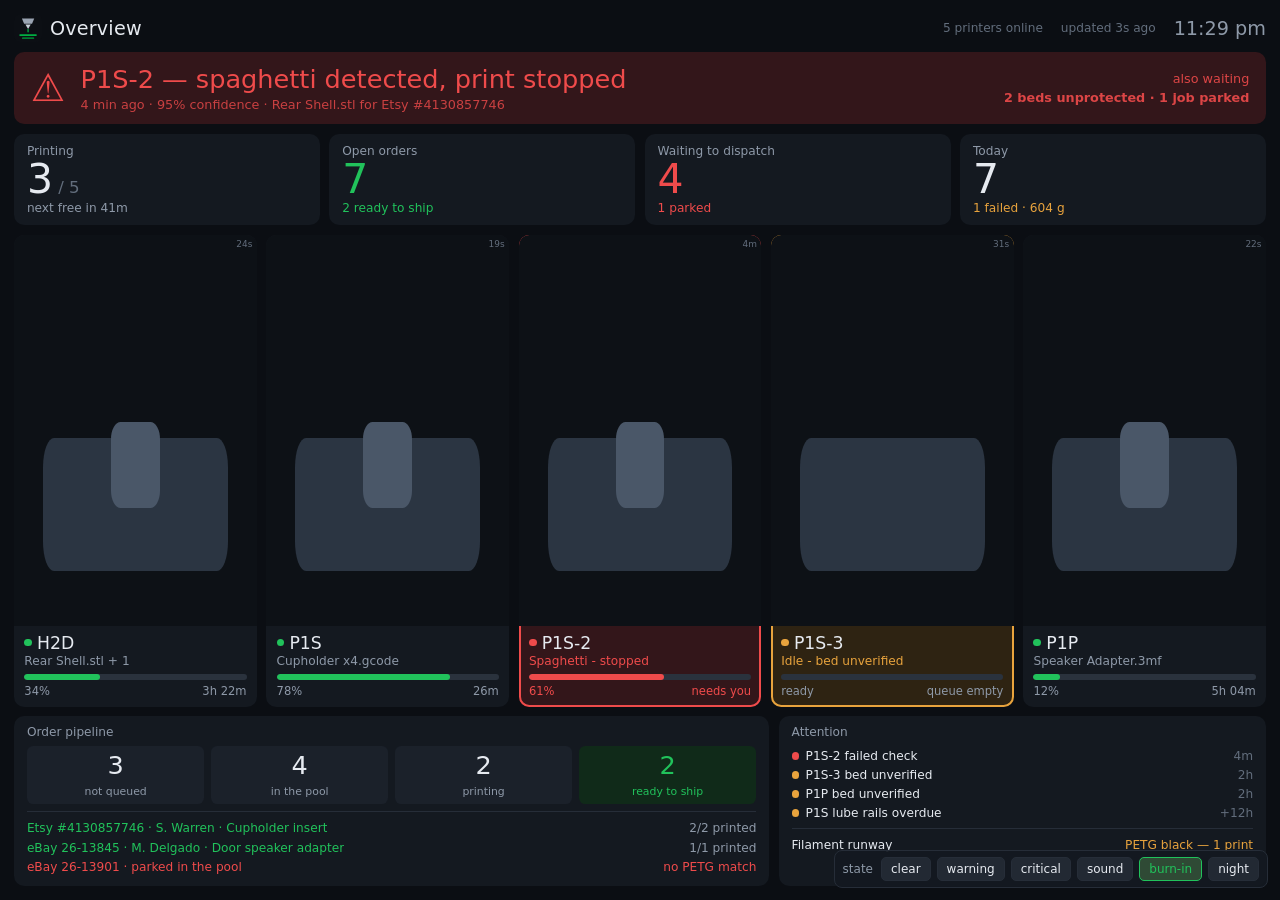
==== docs/overview-mockup.html @ eda51ea3 "Per-printer-type bed crops, mid-print reference guard, and the four classes two earlier commits forg" ====
<!DOCTYPE html>
<html lang="en" data-state="critical">
<head>
<meta charset="utf-8">
<meta name="viewport" content="width=device-width, initial-scale=1">
<title>Overview - wall display mockup</title>
<!--
  Standalone mockup of the proposed Overview page. Static fake data, no server.

  Open it fullscreen (F11) on the actual monitor before I build the real thing - the whole point of this
  page is that it's readable from across the room, and that is not a judgement you can make in a browser
  window on a laptop. Everything here scales off viewport width, so it will size itself to your screen.

  Demo-only controls (bottom right, fade out after a few seconds - move the mouse to bring them back):
    * State      - switch between all clear / warning / critical, to see how loud the screen gets
    * Sound      - chime when something enters a failed state
    * Burn-in    - the slow pixel shift, sped up ~100x so you can actually see it working
    * Night      - the overnight dim

  The real page will carry none of those controls. It is a display; anything clickable is state that can be
  left in the wrong position by someone leaning on the desk.
-->
<style>
  :root {
    --bg:        #0b0e13;
    --surface:   #141920;
    --surface-2: #1b212a;
    --line:      #262d38;
    --text:      #e6eaf0;
    --muted:     #8e99a8;
    --dim:       #626d7c;
    --ok:        #21c25b;
    --ok-bg:     #102a19;
    --warn:      #e8a33d;
    --warn-bg:   #2e2312;
    --bad:       #ef4b4b;
    --bad-bg:    #33161a;

    /* One knob for the whole page. Everything below is a multiple of it, so making the dashboard readable
       from further away is a single number, not forty. */
    --u: 1vw;
  }

  * { box-sizing: border-box; margin: 0; padding: 0; }

  html, body {
    height: 100%;
    background: var(--bg);
    color: var(--text);
    font-family: "Segoe UI", Roboto, system-ui, sans-serif;
    overflow: hidden;
    -webkit-font-smoothing: antialiased;
  }

  /* Burn-in protection. The entire page is nudged around a few pixels on a slow cycle so no static edge -
     tile borders, the clock, a progress bar that sits at 0% for hours - ever lives on one pixel long enough
     to ghost. Transform rather than margins: it moves on the compositor and costs nothing, and it can't
     reflow the layout underneath it. */
  #shift {
    height: 100%;
    padding: calc(var(--u) * 1.1);
    display: flex;
    flex-direction: column;
    gap: calc(var(--u) * 0.75);
    transition: transform 4s linear, opacity 2s linear;
  }

  /* Overnight dim. Not display:none - the farm still runs at 3am and you should be able to see a red banner
     from the doorway. Just quiet enough not to light the room. */
  body.night #shift { opacity: 0.32; }

  /* --- top bar --- */
  .bar { display: flex; align-items: center; justify-content: space-between; }
  .brand { display: flex; align-items: center; gap: calc(var(--u) * 0.6); }
  .mark { width: calc(var(--u) * 2.2); height: calc(var(--u) * 2.2); border-radius: calc(var(--u) * 0.5); }
  .brand h1 { font-size: calc(var(--u) * 1.5); font-weight: 500; letter-spacing: 0.01em; }
  .bar-meta { display: flex; align-items: center; gap: calc(var(--u) * 1.4); font-size: calc(var(--u) * 0.95); color: var(--dim); }
  .clock { font-size: calc(var(--u) * 1.5); font-weight: 500; color: var(--muted); font-variant-numeric: tabular-nums; }

  /* --- alert banner --- */
  .alert {
    display: none;
    align-items: center;
    gap: calc(var(--u) * 1.2);
    border-radius: calc(var(--u) * 0.8);
    padding: calc(var(--u) * 1) calc(var(--u) * 1.3);
  }
  html[data-state="critical"] .alert.crit,
  html[data-state="warning"]  .alert.warn { display: flex; }

  .alert.crit { background: var(--bad-bg);  color: var(--bad); }
  .alert.warn { background: var(--warn-bg); color: var(--warn); }
  .alert .glyph { font-size: calc(var(--u) * 3); line-height: 1; }
  .alert .head  { font-size: calc(var(--u) * 2); font-weight: 500; line-height: 1.15; }
  .alert .sub   { font-size: calc(var(--u) * 1); opacity: 0.8; margin-top: calc(var(--u) * 0.2); }
  .alert .aside { text-align: right; font-size: calc(var(--u) * 1); opacity: 0.9; line-height: 1.5; }

  /* Only the critical banner pulses, and slowly. A warning that blinks is a warning you cover with a
     sticky note. */
  html[data-state="critical"] .alert.crit { animation: breathe 2.6s ease-in-out infinite; }
  @keyframes breathe { 0%, 100% { opacity: 1; } 50% { opacity: 0.72; } }

  /* --- kpi row --- */
  .kpis { display: grid; grid-template-columns: repeat(4, 1fr); gap: calc(var(--u) * 0.75); }
  .kpi { background: var(--surface); border-radius: calc(var(--u) * 0.8); padding: calc(var(--u) * 0.8) calc(var(--u) * 1); }
  .kpi .label { font-size: calc(var(--u) * 0.95); color: var(--muted); }
  .kpi .value { font-size: calc(var(--u) * 3.2); font-weight: 500; line-height: 1.05; font-variant-numeric: tabular-nums; }
  .kpi .value small { font-size: calc(var(--u) * 1.3); color: var(--dim); font-weight: 400; }
  .kpi .sub { font-size: calc(var(--u) * 0.95); color: var(--muted); }
  .kpi .sub.ok { color: var(--ok); } .kpi .sub.warn { color: var(--warn); } .kpi .sub.bad { color: var(--bad); }
  .value.ok { color: var(--ok); } .value.warn { color: var(--warn); } .value.bad { color: var(--bad); }

  /* --- printer tiles --- */
  .printers { display: grid; grid-template-columns: repeat(5, 1fr); gap: calc(var(--u) * 0.75); flex: 1; min-height: 0; }
  .p {
    background: var(--surface);
    border-radius: calc(var(--u) * 0.8);
    overflow: hidden;
    display: flex;
    flex-direction: column;
    outline: 2px solid transparent;
    outline-offset: -2px;
    transition: outline-color 400ms ease, background 400ms ease;
  }
  .p.bad  { background: var(--bad-bg);  outline-color: var(--bad); }
  .p.warn { background: var(--warn-bg); outline-color: var(--warn); }

  /* Camera thumbnail. In the real page this is a snapshot refreshed every ~25s, not a live stream: five
     WebRTC feeds running forever would sit on the CPU permanently, and the H2D needs an ffmpeg process per
     frame. A still is enough to answer "is there a part on that plate". */
  .cam { flex: 1; min-height: 0; background: #0d1116; position: relative; }
  .cam .plate {
    position: absolute; left: 12%; right: 12%; bottom: 14%; height: 34%;
    background: #2b3542; border-radius: 6% / 22%;
  }
  .cam .part { position: absolute; left: 40%; bottom: 30%; width: 20%; height: 22%; background: #4a5768; border-radius: 20%; }
  .cam .age { position: absolute; right: calc(var(--u) * 0.35); top: calc(var(--u) * 0.3); font-size: calc(var(--u) * 0.7); color: var(--dim); }

  .p-body { padding: calc(var(--u) * 0.55) calc(var(--u) * 0.8) calc(var(--u) * 0.7); }
  .p-name { display: flex; align-items: center; gap: calc(var(--u) * 0.4); font-size: calc(var(--u) * 1.35); font-weight: 500; }
  .dot { width: calc(var(--u) * 0.6); height: calc(var(--u) * 0.6); border-radius: 50%; background: var(--ok); flex: none; }
  .dot.warn { background: var(--warn); } .dot.bad { background: var(--bad); } .dot.off { background: var(--dim); }
  .p-job { font-size: calc(var(--u) * 0.95); color: var(--muted); white-space: nowrap; overflow: hidden; text-overflow: ellipsis; margin-top: calc(var(--u) * 0.15); }
  .p-job.bad { color: var(--bad); } .p-job.warn { color: var(--warn); }
  .track { height: calc(var(--u) * 0.45); background: #2a323d; border-radius: 99px; margin: calc(var(--u) * 0.45) 0 calc(var(--u) * 0.3); overflow: hidden; }
  .fill { height: 100%; background: var(--ok); border-radius: 99px; transition: width 600ms ease; }
  .fill.bad { background: var(--bad); }
  .p-foot { display: flex; justify-content: space-between; font-size: calc(var(--u) * 0.9); color: var(--muted); font-variant-numeric: tabular-nums; }
  .p-foot.bad { color: var(--bad); } .p-foot.warn { color: var(--warn); }

  /* --- bottom row --- */
  .bottom { display: grid; grid-template-columns: 1.55fr 1fr; gap: calc(var(--u) * 0.75); }
  .panel { background: var(--surface); border-radius: calc(var(--u) * 0.8); padding: calc(var(--u) * 0.7) calc(var(--u) * 1); }
  .panel h2 { font-size: calc(var(--u) * 0.95); font-weight: 400; color: var(--muted); margin-bottom: calc(var(--u) * 0.55); }

  .stages { display: grid; grid-template-columns: repeat(4, 1fr); gap: calc(var(--u) * 0.5); margin-bottom: calc(var(--u) * 0.6); }
  .stage { background: var(--surface-2); border-radius: calc(var(--u) * 0.5); padding: calc(var(--u) * 0.4) 0; text-align: center; }
  .stage.ship { background: var(--ok-bg); }
  .stage b { display: block; font-size: calc(var(--u) * 2); font-weight: 500; line-height: 1.1; font-variant-numeric: tabular-nums; }
  .stage.ship b, .stage.ship span { color: var(--ok); }
  .stage span { font-size: calc(var(--u) * 0.85); color: var(--muted); }

  .row { display: flex; justify-content: space-between; gap: calc(var(--u) * 0.8); font-size: calc(var(--u) * 0.95); padding: calc(var(--u) * 0.22) 0; }
  .row .l { white-space: nowrap; overflow: hidden; text-overflow: ellipsis; }
  .row .r { color: var(--muted); flex: none; font-variant-numeric: tabular-nums; }
  .row.ok .l { color: var(--ok); } .row.bad .l, .row.bad .r { color: var(--bad); }
  .sep { border-top: 1px solid var(--line); margin: calc(var(--u) * 0.45) 0; }

  .att { display: flex; align-items: baseline; gap: calc(var(--u) * 0.5); font-size: calc(var(--u) * 0.95); padding: calc(var(--u) * 0.2) 0; }
  .att .l { flex: 1; white-space: nowrap; overflow: hidden; text-overflow: ellipsis; }
  .att .when { color: var(--dim); font-variant-numeric: tabular-nums; }
  .clear { color: var(--ok); font-size: calc(var(--u) * 1.1); padding: calc(var(--u) * 0.4) 0; }

  /* Hidden in the calm state - when nothing is wrong the panel says so in one line instead of listing
     four things at equal weight, which is how you train yourself to stop reading it. */
  html[data-state="clear"] .when-trouble { display: none; }
  html:not([data-state="clear"]) .when-clear { display: none; }

  /* --- demo controls, not part of the real page --- */
  #demo {
    position: fixed; right: 12px; bottom: 12px; display: flex; gap: 6px; align-items: center;
    background: rgba(20, 25, 32, 0.94); border: 1px solid var(--line); border-radius: 8px;
    padding: 6px 8px; font-size: 12px; color: var(--muted); opacity: 0; transition: opacity 400ms ease;
  }
  #demo.show { opacity: 1; }
  #demo button {
    font: inherit; color: var(--text); background: #222933; border: 1px solid var(--line);
    border-radius: 5px; padding: 4px 9px; cursor: pointer;
  }
  #demo button[aria-pressed="true"] { background: #2f4a35; border-color: var(--ok); color: var(--ok); }
  #demo span { padding-right: 2px; }
</style>
</head>
<body>

<div id="shift">

  <div class="bar">
    <div class="brand">
      <svg class="mark" viewBox="0 0 64 64" aria-hidden="true">
        <rect width="64" height="64" rx="14" fill="#0c0f14"/>
        <path d="M18 10 h28 l-5 12 h-18 z" fill="#9aa4b2"/>
        <path d="M26 24 h12 l-6 10 z" fill="#c8d0da"/>
        <rect x="30.5" y="34" width="3" height="8" rx="1.5" fill="#00AE42"/>
        <rect x="12" y="46" width="40" height="4" rx="2" fill="#00AE42"/>
        <rect x="18" y="53" width="28" height="4" rx="2" fill="#007a2e"/>
      </svg>
      <h1>Overview</h1>
    </div>
    <div class="bar-meta">
      <span id="online">5 printers online</span>
      <span id="fresh">updated 3s ago</span>
      <span class="clock" id="clock">9:47 pm</span>
    </div>
  </div>

  <div class="alert crit">
    <div class="glyph">&#9888;</div>
    <div style="flex:1">
      <div class="head">P1S-2 &mdash; spaghetti detected, print stopped</div>
      <div class="sub">4 min ago &middot; 95% confidence &middot; Rear Shell.stl for Etsy #4130857746</div>
    </div>
    <div class="aside">also waiting<br><b>2 beds unprotected &middot; 1 job parked</b></div>
  </div>

  <div class="alert warn">
    <div class="glyph">&#9888;</div>
    <div style="flex:1">
      <div class="head">2 beds running unprotected</div>
      <div class="sub">P1S-3 and P1P have no usable bed reference &mdash; auto-start is gated on the AI check alone</div>
    </div>
    <div class="aside">also waiting<br><b>1 job parked</b></div>
  </div>

  <div class="kpis">
    <div class="kpi">
      <div class="label">Printing</div>
      <div class="value" id="k-printing">3<small> / 5</small></div>
      <div class="sub">next free in 41m</div>
    </div>
    <div class="kpi">
      <div class="label">Open orders</div>
      <div class="value ok">7</div>
      <div class="sub ok">2 ready to ship</div>
    </div>
    <div class="kpi">
      <div class="label">Waiting to dispatch</div>
      <div class="value bad" id="k-pool">4</div>
      <div class="sub bad" id="k-pool-sub">1 parked</div>
    </div>
    <div class="kpi">
      <div class="label">Today</div>
      <div class="value">7</div>
      <div class="sub warn">1 failed &middot; 604 g</div>
    </div>
  </div>

  <div class="printers">

    <div class="p">
      <div class="cam"><div class="plate"></div><div class="part"></div><div class="age">24s</div></div>
      <div class="p-body">
        <div class="p-name"><i class="dot"></i>H2D</div>
        <div class="p-job">Rear Shell.stl + 1</div>
        <div class="track"><div class="fill" style="width:34%"></div></div>
        <div class="p-foot"><span>34%</span><span>3h 22m</span></div>
      </div>
    </div>

    <div class="p">
      <div class="cam"><div class="plate"></div><div class="part"></div><div class="age">19s</div></div>
      <div class="p-body">
        <div class="p-name"><i class="dot"></i>P1S</div>
        <div class="p-job">Cupholder x4.gcode</div>
        <div class="track"><div class="fill" style="width:78%"></div></div>
        <div class="p-foot"><span>78%</span><span>26m</span></div>
      </div>
    </div>

    <div class="p" id="p3">
      <div class="cam"><div class="plate"></div><div class="part"></div><div class="age">4m</div></div>
      <div class="p-body">
        <div class="p-name"><i class="dot" id="p3-dot"></i>P1S-2</div>
        <div class="p-job" id="p3-job">Rear Shell.stl</div>
        <div class="track"><div class="fill" id="p3-fill" style="width:61%"></div></div>
        <div class="p-foot" id="p3-foot"><span>61%</span><span id="p3-eta">1h 48m</span></div>
      </div>
    </div>

    <div class="p" id="p4">
      <div class="cam"><div class="plate"></div><div class="age">31s</div></div>
      <div class="p-body">
        <div class="p-name"><i class="dot" id="p4-dot"></i>P1S-3</div>
        <div class="p-job" id="p4-job">Idle</div>
        <div class="track"></div>
        <div class="p-foot"><span>ready</span><span>queue empty</span></div>
      </div>
    </div>

    <div class="p">
      <div class="cam"><div class="plate"></div><div class="part"></div><div class="age">22s</div></div>
      <div class="p-body">
        <div class="p-name"><i class="dot"></i>P1P</div>
        <div class="p-job">Speaker Adapter.3mf</div>
        <div class="track"><div class="fill" style="width:12%"></div></div>
        <div class="p-foot"><span>12%</span><span>5h 04m</span></div>
      </div>
    </div>

  </div>

  <div class="bottom">

    <div class="panel">
      <h2>Order pipeline</h2>
      <div class="stages">
        <div class="stage"><b>3</b><span>not queued</span></div>
        <div class="stage"><b>4</b><span>in the pool</span></div>
        <div class="stage"><b>2</b><span>printing</span></div>
        <div class="stage ship"><b>2</b><span>ready to ship</span></div>
      </div>
      <div class="sep"></div>
      <div class="row ok"><span class="l">Etsy #4130857746 &middot; S. Warren &middot; Cupholder insert</span><span class="r">2/2 printed</span></div>
      <div class="row ok"><span class="l">eBay 26-13845 &middot; M. Delgado &middot; Door speaker adapter</span><span class="r">1/1 printed</span></div>
      <div class="row bad"><span class="l">eBay 26-13901 &middot; parked in the pool</span><span class="r">no PETG match</span></div>
    </div>

    <div class="panel">
      <h2>Attention</h2>
      <div class="when-clear clear">All clear &mdash; nothing needs you</div>
      <div class="when-trouble">
        <div class="att"><i class="dot bad"></i><span class="l">P1S-2 failed check</span><span class="when">4m</span></div>
        <div class="att"><i class="dot warn"></i><span class="l">P1S-3 bed unverified</span><span class="when">2h</span></div>
        <div class="att"><i class="dot warn"></i><span class="l">P1P bed unverified</span><span class="when">2h</span></div>
        <div class="att"><i class="dot warn"></i><span class="l">P1S lube rails overdue</span><span class="when">+12h</span></div>
      </div>
      <div class="sep"></div>
      <div class="row"><span class="l">Filament runway</span><span class="r" style="color:var(--warn)">PETG black &mdash; 1 print</span></div>
    </div>

  </div>
</div>

<div id="demo">
  <span>state</span>
  <button data-state="clear">clear</button>
  <button data-state="warning">warning</button>
  <button data-state="critical">critical</button>
  <button id="b-sound" aria-pressed="false">sound</button>
  <button id="b-burn" aria-pressed="true">burn-in</button>
  <button id="b-night" aria-pressed="false">night</button>
</div>

<script>
(function () {
  const html = document.documentElement;
  const shift = document.getElementById('shift');

  /* ---- clock ------------------------------------------------------------ */
  const clock = document.getElementById('clock');
  const tick = () => {
    const d = new Date();
    let h = d.getHours();
    const half = h < 12 ? 'am' : 'pm';
    h = h % 12 || 12;
    clock.textContent = h + ':' + String(d.getMinutes()).padStart(2, '0') + ' ' + half;
  };
  tick();
  setInterval(tick, 10000);

  /* ---- burn-in protection ----------------------------------------------- */
  /* Walks the page around a small box on a slow cycle. Real cadence is one step a minute with a 4s ease,
     which is imperceptible; the demo button speeds it up so you can confirm it's alive. The amplitude is
     what matters - a few pixels is enough to stop a static edge from ghosting, and small enough that the
     layout never looks like it moved. */
  const OFFSETS = [[0, 0], [4, 2], [7, -1], [3, 5], [-3, 3], [-6, -2], [-2, -5], [2, -3]];
  let burnOn = true, burnStep = 0, burnTimer = null, burnEvery = 60000;
  function burnTick() {
    const [x, y] = burnOn ? OFFSETS[burnStep++ % OFFSETS.length] : [0, 0];
    shift.style.transform = 'translate(' + x + 'px,' + y + 'px)';
  }
  function burnSchedule() {
    clearInterval(burnTimer);
    burnTimer = setInterval(burnTick, burnEvery);
  }
  burnSchedule();

  /* ---- sound ------------------------------------------------------------ */
  /* WebAudio rather than an audio file: nothing to ship, nothing to 404, and no autoplay policy to fight
     once the page has been clicked. Two short falling tones - distinct enough to recognise from another
     room, short enough not to be the thing you resent about the farm. Fires only on the transition INTO a
     bad state, never on a repaint or a refresh: an alarm that re-sounds every poll is one you mute. */
  let soundOn = false, ctx = null;
  function chime(bad) {
    if (!soundOn) { return; }
    try {
      ctx = ctx || new (window.AudioContext || window.webkitAudioContext)();
      if (ctx.state === 'suspended') { ctx.resume(); }
      const notes = bad ? [880, 620] : [660, 880];
      notes.forEach((f, i) => {
        const o = ctx.createOscillator(), g = ctx.createGain(), t = ctx.currentTime + i * 0.18;
        o.type = 'sine';
        o.frequency.setValueAtTime(f, t);
        g.gain.setValueAtTime(0.0001, t);
        g.gain.exponentialRampToValueAtTime(0.25, t + 0.02);
        g.gain.exponentialRampToValueAtTime(0.0001, t + 0.34);
        o.connect(g); g.connect(ctx.destination);
        o.start(t); o.stop(t + 0.36);
      });
    } catch (e) { /* no audio device, or the browser said no. Not worth breaking the display over. */ }
  }

  /* ---- state ------------------------------------------------------------ */
  const P3 = {
    dot: document.getElementById('p3-dot'), job: document.getElementById('p3-job'),
    fill: document.getElementById('p3-fill'), foot: document.getElementById('p3-foot'),
    eta: document.getElementById('p3-eta'), tile: document.getElementById('p3')
  };
  const P4 = {
    dot: document.getElementById('p4-dot'), job: document.getElementById('p4-job'),
    tile: document.getElementById('p4')
  };
  const pool = document.getElementById('k-pool'), poolSub = document.getElementById('k-pool-sub');

  let state = 'critical';
  function setState(next) {
    const wasBad = state === 'critical';
    state = next;
    html.setAttribute('data-state', next);

    P3.tile.className = 'p' + (next === 'critical' ? ' bad' : '');
    P3.dot.className = 'dot' + (next === 'critical' ? ' bad' : '');
    P3.job.className = 'p-job' + (next === 'critical' ? ' bad' : '');
    P3.foot.className = 'p-foot' + (next === 'critical' ? ' bad' : '');
    P3.fill.className = 'fill' + (next === 'critical' ? ' bad' : '');
    P3.job.textContent = next === 'critical' ? 'Spaghetti - stopped' : 'Rear Shell.stl';
    P3.eta.textContent = next === 'critical' ? 'needs you' : '1h 48m';

    const bedsUnsure = next !== 'clear';
    P4.tile.className = 'p' + (bedsUnsure ? ' warn' : '');
    P4.dot.className = 'dot' + (bedsUnsure ? ' warn' : '');
    P4.job.className = 'p-job' + (bedsUnsure ? ' warn' : '');
    P4.job.textContent = bedsUnsure ? 'Idle - bed unverified' : 'Idle';

    pool.textContent = next === 'clear' ? '4' : '4';
    pool.className = 'value' + (next === 'clear' ? '' : ' bad');
    poolSub.textContent = next === 'clear' ? 'in the pool' : '1 parked';
    poolSub.className = 'sub' + (next === 'clear' ? '' : ' bad');

    if (next === 'critical' && !wasBad) { chime(true); }
    if (next === 'clear' && wasBad) { chime(false); }
  }

  /* ---- overnight dim ---------------------------------------------------- */
  /* Dims rather than blanks. The farm still runs at 3am, and a red banner should still be visible from the
     doorway - just not lighting the room. */
  let nightForced = false;
  function nightCheck() {
    const h = new Date().getHours();
    document.body.classList.toggle('night', nightForced || h >= 1 && h < 6);
  }
  nightCheck();
  setInterval(nightCheck, 60000);

  /* ---- demo controls ---------------------------------------------------- */
  const demo = document.getElementById('demo');
  let hide = null;
  function peek() {
    demo.classList.add('show');
    clearTimeout(hide);
    hide = setTimeout(() => demo.classList.remove('show'), 3500);
  }
  document.addEventListener('mousemove', peek);
  peek();

  demo.querySelectorAll('button[data-state]').forEach(b =>
    b.addEventListener('click', () => setState(b.dataset.state)));

  const bSound = document.getElementById('b-sound');
  bSound.addEventListener('click', () => {
    soundOn = !soundOn;
    bSound.setAttribute('aria-pressed', String(soundOn));
    if (soundOn) { chime(true); }
  });

  const bBurn = document.getElementById('b-burn');
  bBurn.addEventListener('click', () => {
    burnOn = !burnOn;
    bBurn.setAttribute('aria-pressed', String(burnOn));
    burnEvery = burnOn ? 600 : 60000;
    burnSchedule();
    burnTick();
  });

  const bNight = document.getElementById('b-night');
  bNight.addEventListener('click', () => {
    nightForced = !nightForced;
    bNight.setAttribute('aria-pressed', String(nightForced));
    nightCheck();
  });

  /* Gentle motion on the live tiles so the page reads as alive rather than frozen - if it ever DOES freeze,
     you want that to be obvious from the doorway. */
  let pct = 34;
  setInterval(() => {
    pct = (pct + 0.4) % 100;
    document.querySelector('.p .fill').style.width = pct.toFixed(1) + '%';
    document.querySelector('.p .p-foot span').textContent = Math.round(pct) + '%';
  }, 4000);

  setState('critical');
})();
</script>
</body>
</html>
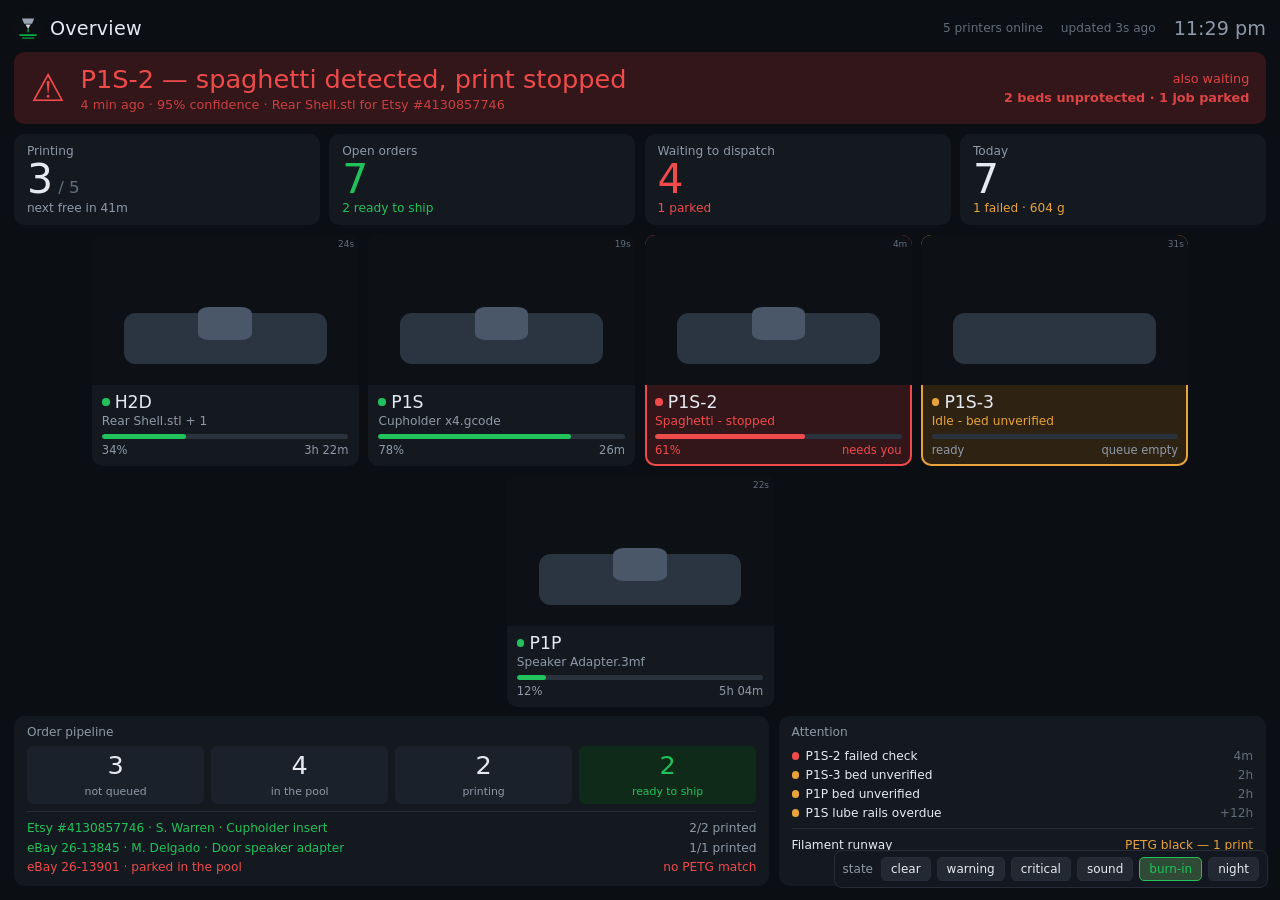
==== commit 05478ddd: "AMS auto-retry, auto-requeue fixed for subfolder starts, nginx config into git - AMS Retry (new togg" ====
--- a/docs/overview-mockup.html
+++ b/docs/overview-mockup.html
@@ -9,7 +9,8 @@
 
   Open it fullscreen (F11) on the actual monitor before I build the real thing - the whole point of this
   page is that it's readable from across the room, and that is not a judgement you can make in a browser
-  window on a laptop. Everything here scales off viewport width, so it will size itself to your screen.
+  window on a laptop. Everything here scales off the viewport, so it will size itself to your screen -
+  try it on the TV, an ultrawide and a portrait monitor: the tiles re-flow so every camera stays whole.
 
   Demo-only controls (bottom right, fade out after a few seconds - move the mouse to bring them back):
     * State      - switch between all clear / warning / critical, to see how loud the screen gets
@@ -38,7 +39,7 @@
 
     /* One knob for the whole page. Everything below is a multiple of it, so making the dashboard readable
        from further away is a single number, not forty. */
-    --u: 1vw;
+    --u: min(1vw, 1.78vh); /* width-derived on 16:9, capped by height on an ultrawide, by width on a portrait panel */
   }
 
   * { box-sizing: border-box; margin: 0; padding: 0; }
@@ -111,8 +112,12 @@
   .value.ok { color: var(--ok); } .value.warn { color: var(--warn); } .value.bad { color: var(--bad); }
 
   /* --- printer tiles --- */
-  .printers { display: grid; grid-template-columns: repeat(5, 1fr); gap: calc(var(--u) * 0.75); flex: 1; min-height: 0; }
+  /* Column count is chosen by the script below (same algorithm as the real page): the biggest tiles whose
+     16:9 cameras still fit the space. Rows are content-sized and centred, never stretched. */
+  .printers { display: flex; flex-wrap: wrap; align-content: center; justify-content: center; gap: calc(var(--u) * 0.75); flex: 1; min-height: 0; }
   .p {
+    width: calc(var(--u) * 18); /* fallback; the script sets the real width */
+    flex: none;
     background: var(--surface);
     border-radius: calc(var(--u) * 0.8);
     overflow: hidden;
@@ -128,7 +133,8 @@
   /* Camera thumbnail. In the real page this is a snapshot refreshed every ~25s, not a live stream: five
      WebRTC feeds running forever would sit on the CPU permanently, and the H2D needs an ffmpeg process per
      frame. A still is enough to answer "is there a part on that plate". */
-  .cam { flex: 1; min-height: 0; background: #0d1116; position: relative; }
+  /* The box IS the camera's shape - a 16:9 frame shown whole, never cropped to fill a tall tile. */
+  .cam { flex: none; width: 100%; aspect-ratio: 16 / 9; background: #0d1116; position: relative; overflow: hidden; }
   .cam .plate {
     position: absolute; left: 12%; right: 12%; bottom: 14%; height: 34%;
     background: #2b3542; border-radius: 6% / 22%;
@@ -367,6 +373,39 @@
   };
   tick();
   setInterval(tick, 10000);
+
+  /* ---- printer grid --------------------------------------------------- */
+  /* Mirrors OverviewView.installDisplayScripts: for every possible column count, the tile width that gives,
+     the height that implies (camera + caption), shrunk to the grid's height when the rows wouldn't fit;
+     the largest tile wins. */
+  const grid = document.querySelector('.printers');
+  const CAM = 16 / 9;
+  const layout = () => {
+    if (!grid) { return; }
+    const tiles = grid.querySelectorAll(':scope > .p');
+    if (window.innerWidth <= 900) { tiles.forEach(t => { t.style.width = ''; }); return; }
+    const n = tiles.length;
+    if (!n) { return; }
+    const W = grid.clientWidth, H = grid.clientHeight;
+    const g = parseFloat(getComputedStyle(grid).columnGap) || 0;
+    const body = tiles[0].querySelector('.p-body');
+    const b = body ? body.offsetHeight : 0;
+    let best = null;
+    for (let c = 1; c <= n; c++) {
+      const r = Math.ceil(n / c);
+      let w = (W - g * (c - 1)) / c;
+      let h = w / CAM + b;
+      if (r * h + g * (r - 1) > H) {
+        h = (H - g * (r - 1)) / r;
+        w = Math.max(0, (h - b) * CAM);
+      }
+      if (!best || w > best.w + 0.5) { best = { c: c, w: w }; }
+    }
+    const px = Math.floor(best.w) + 'px';
+    tiles.forEach(t => { t.style.width = px; });
+  };
+  if (grid) { new ResizeObserver(layout).observe(grid); }
+  layout();
 
   /* ---- burn-in protection ----------------------------------------------- */
   /* Walks the page around a small box on a slow cycle. Real cadence is one step a minute with a 4s ease,
